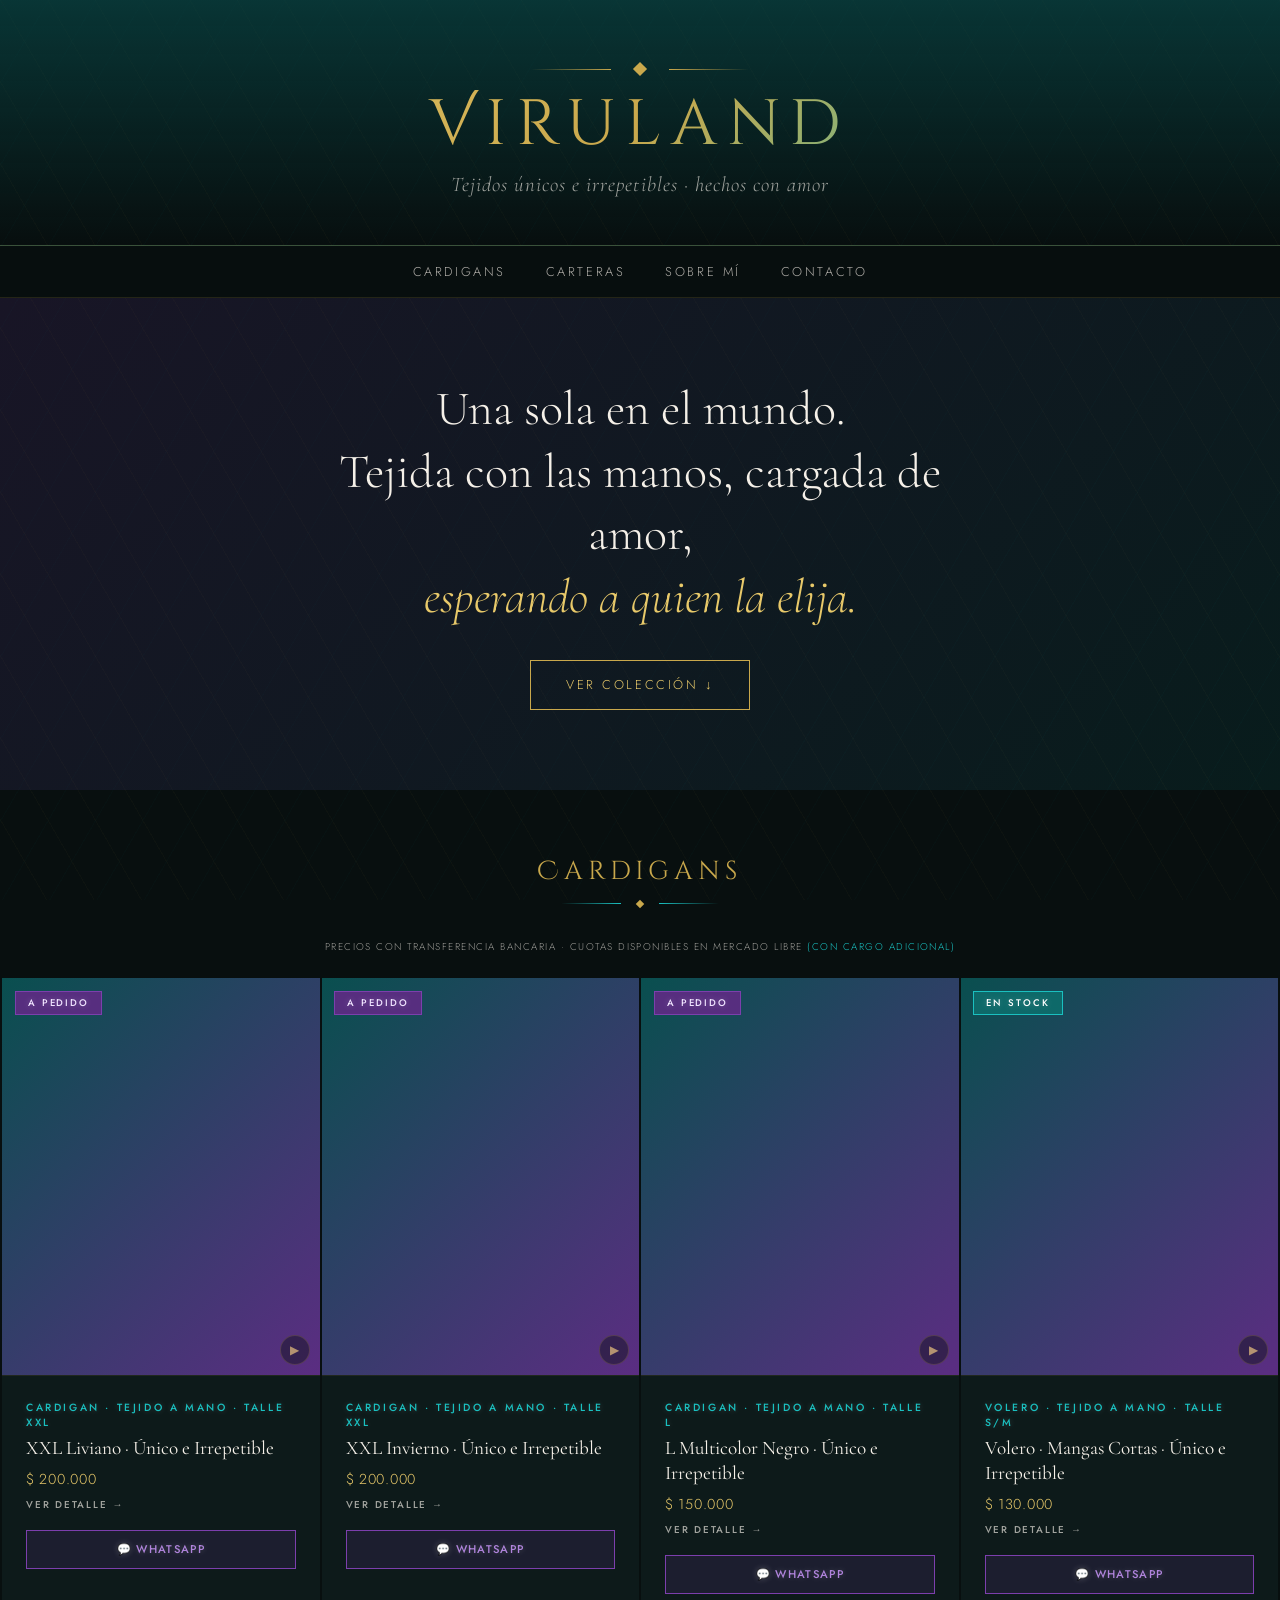
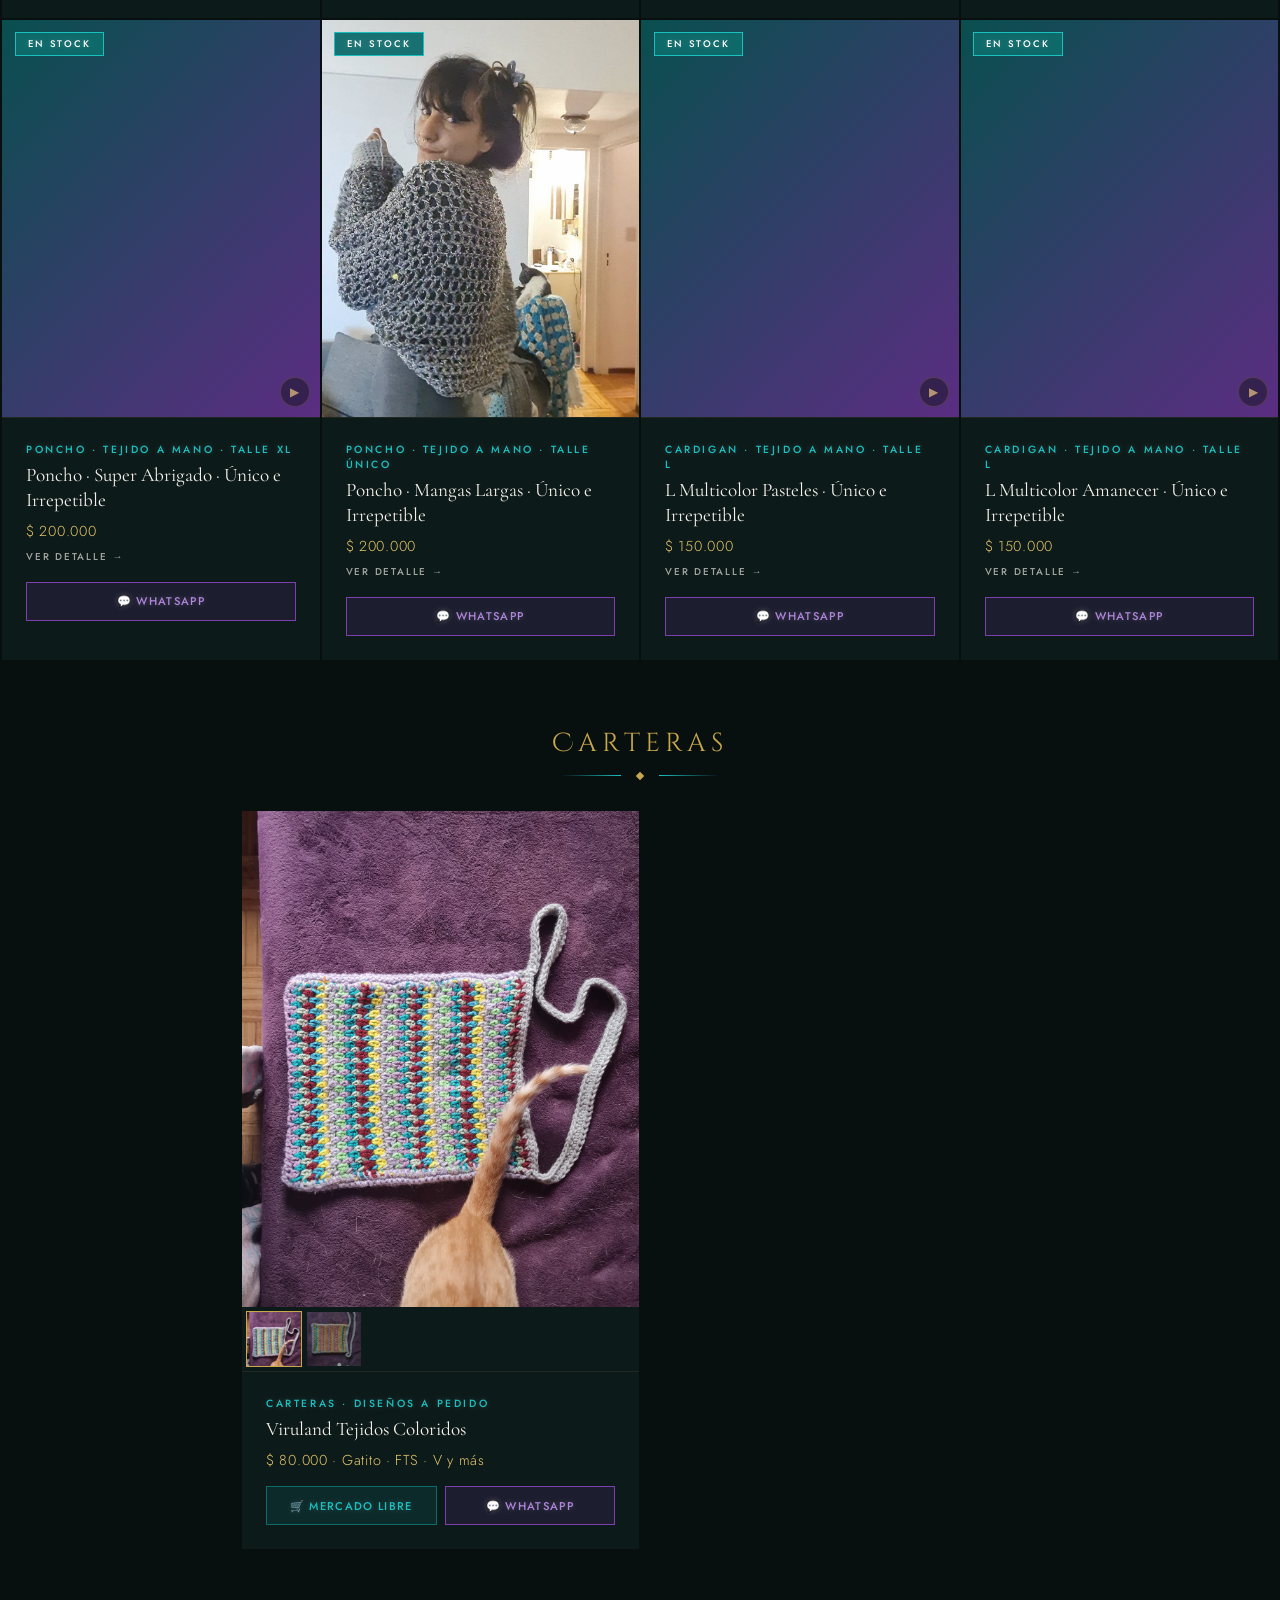
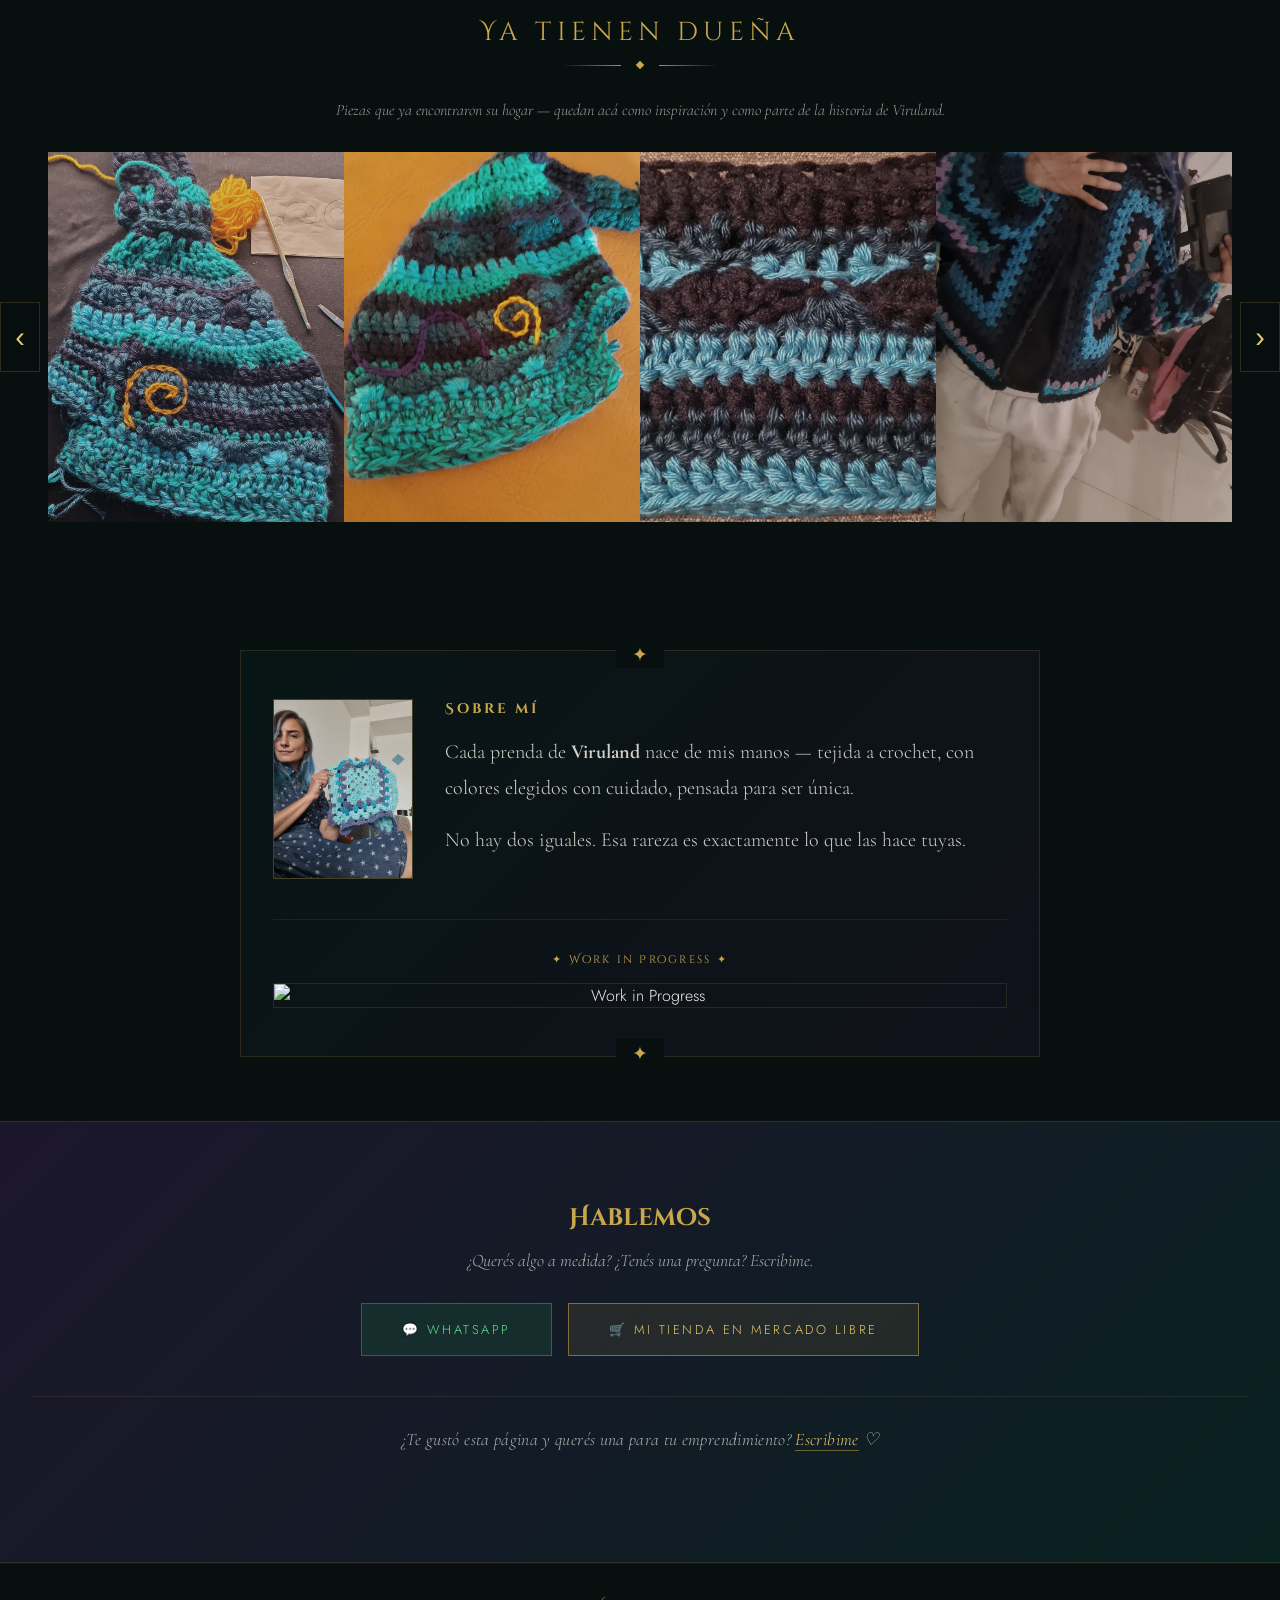
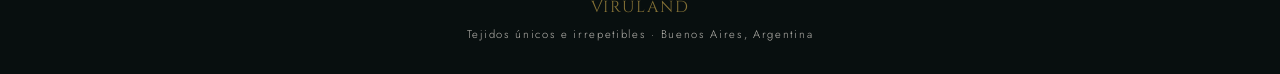
==== index.html @ 65a167d6 "Upload website" ====
<!DOCTYPE html>
<html lang="es">
<head>
  <meta charset="UTF-8" />
  <meta name="viewport" content="width=device-width, initial-scale=1.0"/>
  <title>Viruland — Tejidos Únicos e Irrepetibles</title>
  <link href="https://fonts.googleapis.com/css2?family=Cormorant+Garamond:ital,wght@0,300;0,400;0,600;1,300;1,400&family=Cinzel+Decorative:wght@400;700&family=Jost:wght@300;400;500&display=swap" rel="stylesheet"/>
  <link rel="stylesheet" href="style.css"/>
</head>
<body>

  <!-- LIGHTBOX (solo para cartera) -->
  <div class="lightbox" id="lightbox" onclick="closeLightbox()">
    <button class="lightbox-close">✕</button>
    <img id="lightbox-img" src="" alt="" style="display:none" onclick="event.stopPropagation()"/>
  </div>

  <!-- HEADER -->
  <header>
    <div class="logo-deco fade-up">
      <div class="deco-line"></div>
      <div class="deco-diamond"></div>
      <div class="deco-line right"></div>
    </div>
    <h1 class="fade-up">Viruland</h1>
    <p class="tagline fade-up">Tejidos únicos e irrepetibles · hechos con amor</p>
  </header>

  <!-- NAV -->
  <nav>
    <a href="#cardigans">Cardigans</a>
    <a href="#carteras">Carteras</a>
    <a href="#nosotras">Sobre mí</a>
    <a href="#contacto">Contacto</a>
  </nav>

  <!-- HERO -->
  <section class="hero-band">
    <h2>Una sola en el mundo.<br/>Tejida con las manos, cargada de amor,<br/><em>esperando a quien la elija.</em></h2>
    <a href="#cardigans" class="hero-cta">Ver colección ↓</a>
  </section>

  <!-- CARDIGANS -->
  <div class="section-title" id="cardigans">
    <h2>Cardigans</h2>
    <div class="deco-row">
      <span></span>
      <div class="deco-diamond" style="width:6px;height:6px;background:var(--gold);transform:rotate(45deg)"></div>
      <span></span>
    </div>
  </div>

  <p class="pricing-note">Precios con transferencia bancaria · Cuotas disponibles en Mercado Libre <span>(con cargo adicional)</span></p>

  <div class="products">

    <!-- Cardigan XXL Liviano -->
    <div class="product-card">
      <a href="cardigan-xxl-liviano.html" class="product-img-wrap">
        <span class="stock-tag tag-pedido">A pedido</span>
        <video muted loop playsinline preload="metadata">
          <source src="fotos/20260105_082327.mp4" type="video/mp4">
        </video>
        <button class="video-toggle-btn" aria-label="Reproducir video" onclick="toggleVideo(event,this)">▶</button>
      </a>
      <div class="product-info">
        <div class="product-category">Cardigan · Tejido a mano · Talle XXL</div>
        <a href="cardigan-xxl-liviano.html" class="product-name">XXL Liviano · Único e Irrepetible</a>
        <div class="product-price">$ 200.000</div>
        <a href="cardigan-xxl-liviano.html" class="card-detail-link">Ver detalle →</a>
        <div class="product-actions">
          <a href="https://wa.me/5491172391267?text=Hola!%20Vi%20el%20Cardigan%20XXL%20Liviano%20en%20viruland.com.ar%20y%20me%20interesa%20%F0%9F%A7%B6" target="_blank" class="btn btn-wa">💬 WhatsApp</a>
        </div>
      </div>
    </div>

    <!-- Cardigan XXL Invierno -->
    <div class="product-card">
      <a href="cardigan-xxl-invierno.html" class="product-img-wrap">
        <span class="stock-tag tag-pedido">A pedido</span>
        <video muted loop playsinline preload="metadata">
          <source src="fotos/20260105_082520.mp4" type="video/mp4">
        </video>
        <button class="video-toggle-btn" aria-label="Reproducir video" onclick="toggleVideo(event,this)">▶</button>
      </a>
      <div class="product-info">
        <div class="product-category">Cardigan · Tejido a mano · Talle XXL</div>
        <a href="cardigan-xxl-invierno.html" class="product-name">XXL Invierno · Único e Irrepetible</a>
        <div class="product-price">$ 200.000</div>
        <a href="cardigan-xxl-invierno.html" class="card-detail-link">Ver detalle →</a>
        <div class="product-actions">
          <a href="https://wa.me/5491172391267?text=Hola!%20Vi%20el%20Cardigan%20XXL%20Invierno%20en%20viruland.com.ar%20y%20me%20interesa%20%F0%9F%A7%B6" target="_blank" class="btn btn-wa">💬 WhatsApp</a>
        </div>
      </div>
    </div>

    <!-- Cardigan L Multicolor Negro -->
    <div class="product-card">
      <a href="cardigan-l-negro.html" class="product-img-wrap">
        <span class="stock-tag tag-pedido">A pedido</span>
        <video muted loop playsinline preload="metadata">
          <source src="fotos/20260306_213653.mp4" type="video/mp4">
        </video>
        <button class="video-toggle-btn" aria-label="Reproducir video" onclick="toggleVideo(event,this)">▶</button>
      </a>
      <div class="product-info">
        <div class="product-category">Cardigan · Tejido a mano · Talle L</div>
        <a href="cardigan-l-negro.html" class="product-name">L Multicolor Negro · Único e Irrepetible</a>
        <div class="product-price">$ 150.000</div>
        <a href="cardigan-l-negro.html" class="card-detail-link">Ver detalle →</a>
        <div class="product-actions">
          <a href="https://wa.me/5491172391267?text=Hola!%20Vi%20el%20Cardigan%20L%20Multicolor%20Negro%20en%20viruland.com.ar%20y%20me%20interesa%20%F0%9F%A7%B6" target="_blank" class="btn btn-wa">💬 WhatsApp</a>
        </div>
      </div>
    </div>

    <!-- Volero S/M -->
    <div class="product-card">
      <a href="volero-sm.html" class="product-img-wrap">
        <span class="stock-tag tag-stock">En stock</span>
        <video muted loop playsinline preload="metadata">
          <source src="fotos/20260306_213806.mp4" type="video/mp4">
        </video>
        <button class="video-toggle-btn" aria-label="Reproducir video" onclick="toggleVideo(event,this)">▶</button>
      </a>
      <div class="product-info">
        <div class="product-category">Volero · Tejido a mano · Talle S/M</div>
        <a href="volero-sm.html" class="product-name">Volero · Mangas Cortas · Único e Irrepetible</a>
        <div class="product-price">$ 130.000</div>
        <a href="volero-sm.html" class="card-detail-link">Ver detalle →</a>
        <div class="product-actions">
          <a href="https://wa.me/5491172391267?text=Hola!%20Vi%20el%20Volero%20S%2FM%20en%20viruland.com.ar%20y%20me%20interesa%20%F0%9F%A7%B6" target="_blank" class="btn btn-wa">💬 WhatsApp</a>
        </div>
      </div>
    </div>

    <!-- Poncho XL -->
    <div class="product-card">
      <a href="poncho-xl.html" class="product-img-wrap">
        <span class="stock-tag tag-stock">En stock</span>
        <video muted loop playsinline preload="metadata">
          <source src="fotos/20260306_213950.mp4" type="video/mp4">
        </video>
        <button class="video-toggle-btn" aria-label="Reproducir video" onclick="toggleVideo(event,this)">▶</button>
      </a>
      <div class="product-info">
        <div class="product-category">Poncho · Tejido a mano · Talle XL</div>
        <a href="poncho-xl.html" class="product-name">Poncho · Super Abrigado · Único e Irrepetible</a>
        <div class="product-price">$ 200.000</div>
        <a href="poncho-xl.html" class="card-detail-link">Ver detalle →</a>
        <div class="product-actions">
          <a href="https://wa.me/5491172391267?text=Hola!%20Vi%20el%20Poncho%20XL%20en%20viruland.com.ar%20y%20me%20interesa%20%F0%9F%A7%B6" target="_blank" class="btn btn-wa">💬 WhatsApp</a>
        </div>
      </div>
    </div>

    <!-- Poncho Mangas Largas -->
    <div class="product-card">
      <a href="poncho-mangas-largas.html" class="product-img-wrap">
        <span class="stock-tag tag-stock">En stock</span>
        <img src="fotos/VideoCapture_20260504-224757.jpg" alt="Poncho Mangas Largas Viruland"/>
      </a>
      <div class="product-info">
        <div class="product-category">Poncho · Tejido a mano · Talle Único</div>
        <a href="poncho-mangas-largas.html" class="product-name">Poncho · Mangas Largas · Único e Irrepetible</a>
        <div class="product-price">$ 200.000</div>
        <a href="poncho-mangas-largas.html" class="card-detail-link">Ver detalle →</a>
        <div class="product-actions">
          <a href="https://wa.me/5491172391267?text=Hola!%20Vi%20el%20Poncho%20Mangas%20Largas%20en%20viruland.com.ar%20y%20me%20interesa%20%F0%9F%A7%B6" target="_blank" class="btn btn-wa">💬 WhatsApp</a>
        </div>
      </div>
    </div>

    <!-- Cardigan L Multicolor Pasteles -->
    <div class="product-card">
      <a href="cardigan-l-pasteles.html" class="product-img-wrap">
        <span class="stock-tag tag-stock">En stock</span>
        <video muted loop playsinline preload="metadata">
          <source src="fotos/20260503_233300.mp4" type="video/mp4">
        </video>
        <button class="video-toggle-btn" aria-label="Reproducir video" onclick="toggleVideo(event,this)">▶</button>
      </a>
      <div class="product-info">
        <div class="product-category">Cardigan · Tejido a mano · Talle L</div>
        <a href="cardigan-l-pasteles.html" class="product-name">L Multicolor Pasteles · Único e Irrepetible</a>
        <div class="product-price">$ 150.000</div>
        <a href="cardigan-l-pasteles.html" class="card-detail-link">Ver detalle →</a>
        <div class="product-actions">
          <a href="https://wa.me/5491172391267?text=Hola!%20Vi%20el%20Cardigan%20L%20Multicolor%20Pasteles%20en%20viruland.com.ar%20y%20me%20interesa%20%F0%9F%A7%B6" target="_blank" class="btn btn-wa">💬 WhatsApp</a>
        </div>
      </div>
    </div>

    <!-- Cardigan L Multicolor Amanecer -->
    <div class="product-card">
      <a href="cardigan-l-amanecer.html" class="product-img-wrap">
        <span class="stock-tag tag-stock">En stock</span>
        <video muted loop playsinline preload="metadata">
          <source src="fotos/20260503_233343.mp4" type="video/mp4">
        </video>
        <button class="video-toggle-btn" aria-label="Reproducir video" onclick="toggleVideo(event,this)">▶</button>
      </a>
      <div class="product-info">
        <div class="product-category">Cardigan · Tejido a mano · Talle L</div>
        <a href="cardigan-l-amanecer.html" class="product-name">L Multicolor Amanecer · Único e Irrepetible</a>
        <div class="product-price">$ 150.000</div>
        <a href="cardigan-l-amanecer.html" class="card-detail-link">Ver detalle →</a>
        <div class="product-actions">
          <a href="https://wa.me/5491172391267?text=Hola!%20Vi%20el%20Cardigan%20L%20Multicolor%20Amanecer%20en%20viruland.com.ar%20y%20me%20interesa%20%F0%9F%A7%B6" target="_blank" class="btn btn-wa">💬 WhatsApp</a>
        </div>
      </div>
    </div>

  </div>

  <!-- CARTERAS -->
  <div class="section-title" id="carteras">
    <h2>Carteras</h2>
    <div class="deco-row">
      <span></span>
      <div class="deco-diamond" style="width:6px;height:6px;background:var(--gold);transform:rotate(45deg)"></div>
      <span></span>
    </div>
  </div>

  <div class="products" style="max-width:800px">
    <div class="product-card">
      <div class="product-img-wrap" onclick="openLightbox('fotos/cartera-1.jpg')" style="cursor:zoom-in">
        <img id="main-img-4" src="fotos/cartera-1.jpg" alt="Cartera Viruland"/>
      </div>
      <div class="thumb-strip">
        <img src="fotos/cartera-1.jpg" class="active" onclick="switchImg('main-img-4', this, 'fotos/cartera-1.jpg')" alt=""/>
        <img src="fotos/cartera-2.jpg" onclick="switchImg('main-img-4', this, 'fotos/cartera-2.jpg')" alt=""/>
      </div>
      <div class="product-info">
        <div class="product-category">Carteras · Diseños a pedido</div>
        <div class="product-name">Viruland Tejidos Coloridos</div>
        <div class="product-price">$ 80.000 · Gatito · FTS · V y más</div>
        <div class="product-actions">
          <a href="https://www.mercadolibre.com.ar/carteras-viruland-tejidos-coloridos--disenos-a-pedido/up/MLAU3939316478" target="_blank" class="btn btn-ml">🛒 Mercado Libre</a>
          <a href="https://wa.me/5491172391267?text=Hola!%20Vi%20las%20Carteras%20Viruland%20en%20viruland.com.ar%20y%20quiero%20pedir%20una%20%F0%9F%91%9C" target="_blank" class="btn btn-wa">💬 WhatsApp</a>
        </div>
      </div>
    </div>
  </div>

  <!-- YA TIENEN DUEÑA -->
  <div class="section-title">
    <h2>Ya tienen dueña</h2>
    <div class="deco-row">
      <span></span>
      <div class="deco-diamond" style="width:6px;height:6px;background:var(--gold);transform:rotate(45deg)"></div>
      <span></span>
    </div>
  </div>
  <p class="sold-caption">Piezas que ya encontraron su hogar — quedan acá como inspiración y como parte de la historia de Viruland.</p>

  <div class="sold-wrap">
    <button class="sold-arrow sold-arrow-prev" onclick="soldScroll(-1)" aria-label="Anterior">‹</button>
    <div class="sold-viewport">
      <div class="sold-strip" id="sold-strip">
        <img src="fotos/IMG-20250607-WA0003.jpeg" alt="Viruland — pieza vendida"/>
        <img src="fotos/IMG-20250630-WA0000.jpg" alt="Viruland — pieza vendida"/>
        <img src="fotos/IMG-20250704-WA0026.jpeg" alt="Viruland — pieza vendida"/>
        <img src="fotos/cardigan-amor-1.jpg" alt="Viruland — pieza vendida"/>
        <img src="fotos/cardigan-amor-2.jpg" alt="Viruland — pieza vendida"/>
        <img src="fotos/20260117_193053.jpg" alt="Viruland — pieza vendida"/>
        <img src="fotos/20250621_163838.jpg" alt="Viruland — pieza vendida"/>
        <img src="fotos/20250621_163844.jpg" alt="Viruland — pieza vendida"/>
        <img src="fotos/20250616_145727.jpg" alt="Viruland — pieza vendida"/>
        <img src="fotos/20230710_141537.jpg" alt="Viruland — pieza vendida"/>
        <img src="fotos/20220605_212627.jpg" alt="Viruland — pieza vendida"/>
      </div>
    </div>
    <button class="sold-arrow sold-arrow-next" onclick="soldScroll(1)" aria-label="Siguiente">›</button>
  </div>

  <!-- ABOUT -->
  <section class="about" id="nosotras">
    <div class="about-inner">
      <div class="about-photo-wrap">
        <img src="fotos/20250526_131849.jpg" alt="Virú — Viruland"/>
      </div>
      <div class="about-text">
        <h3 class="about-title">Sobre mí</h3>
        <p>Cada prenda de <strong>Viruland</strong> nace de mis manos — tejida a crochet, con colores elegidos con cuidado, pensada para ser única.</p>
        <p>No hay dos iguales. Esa rareza es exactamente lo que las hace tuyas.</p>
      </div>
    </div>
    <div class="wip-section">
      <div class="wip-label">✦ Work in Progress ✦</div>
      <img src="fotos/20260214_163913.jpg" alt="Work in Progress"/>
    </div>
  </section>

  <!-- CONTACT -->
  <section class="contact-band" id="contacto">
    <h2>Hablemos</h2>
    <p>¿Querés algo a medida? ¿Tenés una pregunta? Escribime.</p>
    <div class="contact-buttons">
      <a href="https://wa.me/5491172391267?text=Hola!%20Vi%20tu%20web%20Viruland%20y%20quiero%20consultar%20%F0%9F%A7%B6" target="_blank" class="contact-btn contact-btn-wa">
        💬 WhatsApp
      </a>
      <a href="https://listado.mercadolibre.com.ar/_CustId_15349170" target="_blank" class="contact-btn contact-btn-ml">
        🛒 Mi tienda en Mercado Libre
      </a>
    </div>
    <p class="web-offer">¿Te gustó esta página y querés una para tu emprendimiento? <a href="https://wa.me/5491172391267?text=Hola!%20Vi%20la%20web%20de%20Viruland%20y%20me%20gustar%C3%ADa%20tener%20una%20similar%20para%20mi%20emprendimiento%20%E2%9C%A8" target="_blank">Escribime</a> ♡</p>
  </section>

  <!-- FOOTER -->
  <footer>
    <div class="footer-logo">Viruland</div>
    <p>Tejidos únicos e irrepetibles · Buenos Aires, Argentina</p>
  </footer>

  <script>
    function openLightbox(src) {
      document.getElementById('lightbox-img').src = src;
      document.getElementById('lightbox-img').style.display = 'block';
      document.getElementById('lightbox').classList.add('open');
    }
    function closeLightbox() {
      document.getElementById('lightbox').classList.remove('open');
    }
    document.addEventListener('keydown', e => { if (e.key === 'Escape') closeLightbox(); });

    function switchImg(mainId, thumbEl, src) {
      document.getElementById(mainId).src = src;
      thumbEl.closest('.product-card').querySelectorAll('.thumb-strip img').forEach(t => t.classList.remove('active'));
      thumbEl.classList.add('active');
    }

    function toggleVideo(e, btn) {
      e.preventDefault();
      e.stopPropagation();
      const video = btn.parentElement.querySelector('video');
      if (video.paused) {
        video.play().catch(() => {});
        btn.textContent = '⏸';
        btn.setAttribute('aria-label', 'Pausar video');
      } else {
        video.pause();
        btn.textContent = '▶';
        btn.setAttribute('aria-label', 'Reproducir video');
      }
    }

    const videoObserver = new IntersectionObserver((entries) => {
      entries.forEach(entry => {
        if (entry.isIntersecting) return;
        const video = entry.target.querySelector('video');
        const btn = entry.target.querySelector('.video-toggle-btn');
        if (!video) return;
        video.pause();
        if (btn) { btn.textContent = '▶'; btn.setAttribute('aria-label', 'Reproducir video'); }
      });
    }, { threshold: 0.4 });

    document.querySelectorAll('.product-img-wrap').forEach(wrap => {
      if (wrap.querySelector('video')) videoObserver.observe(wrap);
    });

    document.querySelectorAll('video').forEach(video => {
      video.addEventListener('loadedmetadata', () => {
        if (video.duration && isFinite(video.duration)) video.currentTime = video.duration / 2;
      });
    });

    let soldIdx = 0;
    function soldScroll(dir) {
      const strip = document.getElementById('sold-strip');
      if (!strip) return;
      const imgs = strip.querySelectorAll('img');
      const visible = window.innerWidth <= 600 ? 2 : 4;
      soldIdx = Math.max(0, Math.min(soldIdx + dir, imgs.length - visible));
      const vp = document.querySelector('.sold-viewport');
      strip.style.transform = `translateX(${-soldIdx * (vp.offsetWidth / visible)}px)`;
    }
  </script>
</body>
</html>
---- style.css ----
:root {
  --teal:     #0e6b6b;
  --teal-deep:#094f4f;
  --teal-glow:#1ac0c0;
  --violet:   #5b2d82;
  --violet-lt:#7c3fad;
  --gold:     #c9a84c;
  --gold-lt:  #e8c96a;
  --cream:    #f5f0e8;
  --dark:     #080f0f;
  --dark2:    #0d1a1a;
}

*, *::before, *::after { box-sizing: border-box; margin: 0; padding: 0; }
html { scroll-behavior: smooth; }

body {
  background: var(--dark);
  color: var(--cream);
  font-family: 'Jost', sans-serif;
  font-weight: 300;
  overflow-x: hidden;
}

body::before {
  content: '';
  position: fixed; inset: 0;
  background-image:
    repeating-linear-gradient(60deg, transparent, transparent 40px, rgba(201,168,76,0.03) 40px, rgba(201,168,76,0.03) 41px),
    repeating-linear-gradient(-60deg, transparent, transparent 40px, rgba(14,107,107,0.04) 40px, rgba(14,107,107,0.04) 41px);
  pointer-events: none; z-index: 0;
}

/* ── HEADER ── */
header {
  position: relative; z-index: 10;
  text-align: center; padding: 4rem 2rem 3rem;
  border-bottom: 1px solid rgba(201,168,76,0.25);
  background: linear-gradient(180deg, rgba(9,79,79,0.6) 0%, transparent 100%);
}
.logo-deco {
  display: flex; justify-content: center; align-items: center;
  gap: 1.5rem; margin-bottom: 1rem;
}
.deco-line { width: 80px; height: 1px; background: linear-gradient(90deg, transparent, var(--gold)); }
.deco-line.right { background: linear-gradient(90deg, var(--gold), transparent); }
.deco-diamond { width: 10px; height: 10px; background: var(--gold); transform: rotate(45deg); }

h1 {
  font-family: 'Cinzel Decorative', serif;
  font-size: clamp(2.2rem, 6vw, 4rem); font-weight: 400; letter-spacing: 0.15em;
  background: linear-gradient(135deg, var(--gold-lt), var(--gold), var(--teal-glow));
  -webkit-background-clip: text; -webkit-text-fill-color: transparent; background-clip: text;
  line-height: 1.1;
}
.tagline {
  font-family: 'Cormorant Garamond', serif; font-style: italic;
  font-size: clamp(1rem, 2.5vw, 1.3rem); color: rgba(245,240,232,0.65);
  margin-top: 0.75rem; letter-spacing: 0.05em;
}

/* ── NAV ── */
nav {
  position: sticky; top: 0; z-index: 100;
  display: flex; justify-content: center; gap: 2.5rem; padding: 1rem 2rem;
  background: rgba(8,15,15,0.92); backdrop-filter: blur(12px);
  border-bottom: 1px solid rgba(201,168,76,0.15);
}
nav a {
  color: rgba(245,240,232,0.7); text-decoration: none;
  font-size: 0.8rem; letter-spacing: 0.2em; text-transform: uppercase; transition: color 0.3s;
}
nav a:hover { color: var(--gold-lt); }

/* ── HERO ── */
.hero-band {
  position: relative; z-index: 1; text-align: center; padding: 5rem 2rem;
  background: linear-gradient(135deg, rgba(91,45,130,0.2) 0%, rgba(14,107,107,0.15) 100%);
}
.hero-band h2 {
  font-family: 'Cormorant Garamond', serif;
  font-size: clamp(1.8rem, 4vw, 3rem); font-weight: 300; line-height: 1.3;
  max-width: 700px; margin: 0 auto 2rem;
}
.hero-band h2 em { font-style: italic; color: var(--gold-lt); }
.hero-cta {
  display: inline-flex; align-items: center; gap: 0.75rem; padding: 0.9rem 2.2rem;
  background: transparent; border: 1px solid var(--gold); color: var(--gold-lt);
  text-decoration: none; font-size: 0.8rem; letter-spacing: 0.2em; text-transform: uppercase;
  transition: all 0.3s;
}
.hero-cta:hover { background: rgba(201,168,76,0.1); border-color: var(--gold-lt); }

/* ── SECTION TITLE ── */
.section-title {
  text-align: center; padding: 4rem 2rem 2rem; position: relative; z-index: 1;
}
.section-title h2 {
  font-family: 'Cinzel Decorative', serif; font-size: clamp(1.1rem, 3vw, 1.6rem);
  font-weight: 400; letter-spacing: 0.2em; color: var(--gold);
}
.section-title .deco-row {
  display: flex; justify-content: center; align-items: center; gap: 1rem; margin-top: 0.75rem;
}
.section-title .deco-row span {
  width: 60px; height: 1px; background: linear-gradient(90deg, transparent, var(--teal-glow));
}
.section-title .deco-row span:last-child { background: linear-gradient(90deg, var(--teal-glow), transparent); }

/* ── PRODUCTS GRID ── */
.products {
  position: relative; z-index: 1;
  display: grid; grid-template-columns: repeat(auto-fill, minmax(300px, 1fr));
  gap: 2px; padding: 0 2px 2px; max-width: 1400px; margin: 0 auto;
}
.product-card { position: relative; background: var(--dark2); overflow: hidden; }

.product-img-wrap {
  position: relative; aspect-ratio: 4/5; overflow: hidden;
  background: linear-gradient(135deg, var(--teal-deep), var(--violet));
  cursor: pointer; display: block; text-decoration: none;
}
.product-img-wrap img,
.product-img-wrap video {
  width: 100%; height: 100%; object-fit: cover;
  transition: transform 0.6s ease; filter: saturate(0.9);
}
.product-card:hover .product-img-wrap img,
.product-card:hover .product-img-wrap video { transform: scale(1.05); filter: saturate(1.1); }

.thumb-strip { display: flex; gap: 4px; padding: 4px; background: var(--dark2); }
.thumb-strip img {
  width: 56px; height: 56px; object-fit: cover; cursor: pointer;
  opacity: 0.6; transition: opacity 0.2s; border: 1px solid transparent;
}
.thumb-strip img:hover, .thumb-strip img.active { opacity: 1; border-color: var(--gold); }

.thumb-vid {
  display: flex; align-items: center; justify-content: center;
  width: 56px; height: 56px; background: rgba(14,107,107,0.2); cursor: pointer;
  opacity: 0.6; transition: opacity 0.2s; border: 1px solid transparent;
  font-size: 0.65rem; letter-spacing: 0.05em; color: var(--teal-glow); text-transform: uppercase;
}
.thumb-vid:hover, .thumb-vid.active { opacity: 1; border-color: var(--gold); }

.product-info { padding: 1.5rem; border-top: 1px solid rgba(201,168,76,0.1); }
.product-category {
  font-size: 0.65rem; letter-spacing: 0.25em; text-transform: uppercase;
  color: var(--teal-glow); margin-bottom: 0.4rem;
  font-weight: 500; text-shadow: 0 0 6px rgba(255,255,255,0.2);
}
.product-name {
  font-family: 'Cormorant Garamond', serif;
  font-size: 1.2rem; font-weight: 400; line-height: 1.3; margin-bottom: 0.5rem;
  color: var(--cream); text-decoration: none; display: block;
}
a.product-name:hover { color: var(--gold-lt); }
.product-price { font-size: 0.9rem; color: var(--gold-lt); letter-spacing: 0.05em; }

.card-detail-link {
  display: inline-block; margin-top: 0.5rem;
  font-size: 0.62rem; letter-spacing: 0.18em; text-transform: uppercase;
  color: rgba(245,240,232,0.65); text-decoration: none; font-weight: 500; transition: color 0.3s;
}
.card-detail-link:hover { color: var(--gold-lt); }

.product-actions { display: flex; gap: 0.5rem; margin-top: 1rem; }
.btn {
  flex: 1; display: flex; align-items: center; justify-content: center; gap: 0.4rem;
  padding: 0.65rem 0.5rem; font-size: 0.7rem; letter-spacing: 0.12em; text-transform: uppercase;
  text-decoration: none; border: none; cursor: pointer; transition: all 0.3s;
  font-family: 'Jost', sans-serif; font-weight: 500; text-shadow: 0 0 6px rgba(255,255,255,0.2);
}
.btn-ml { background: rgba(14,107,107,0.2); border: 1px solid var(--teal); color: var(--teal-glow); }
.btn-ml:hover { background: rgba(14,107,107,0.4); border-color: var(--teal-glow); }
.btn-wa { background: rgba(91,45,130,0.2); border: 1px solid var(--violet-lt); color: #b084dc; }
.btn-wa:hover { background: rgba(91,45,130,0.4); }

/* ── VIDEO TOGGLE BUTTON ── */
.video-toggle-btn {
  position: absolute; bottom: 0.6rem; right: 0.6rem;
  width: 30px; height: 30px; border-radius: 50%;
  background: rgba(8,15,15,0.65); border: 1px solid rgba(201,168,76,0.3);
  color: var(--gold-lt); font-size: 0.75rem;
  display: flex; align-items: center; justify-content: center;
  cursor: pointer; z-index: 3;
  opacity: 0.65; transition: opacity 0.2s, background 0.2s;
}
.product-card:hover .video-toggle-btn,
.video-toggle-btn:focus { opacity: 1; background: rgba(8,15,15,0.85); }

/* ── STOCK TAGS ── */
.stock-tag {
  position: absolute; top: 0.8rem; left: 0.8rem;
  padding: 0.25rem 0.75rem; font-size: 0.6rem; letter-spacing: 0.2em; text-transform: uppercase;
  font-family: 'Jost', sans-serif; font-weight: 500; text-shadow: 0 0 6px rgba(255,255,255,0.25);
  z-index: 2;
}
.tag-stock { background: rgba(14,107,107,0.95); color: #ffffff; border: 1px solid var(--teal-glow); }
.tag-pedido { background: rgba(91,45,130,0.95); color: #f0e4ff; border: 1px solid var(--violet-lt); }

/* ── LIGHTBOX ── */
.lightbox {
  display: none; position: fixed; inset: 0; z-index: 1000;
  background: rgba(0,0,0,0.92); align-items: center; justify-content: center;
}
.lightbox.open { display: flex; }
.lightbox img { max-width: 90vw; max-height: 90vh; object-fit: contain; border: 1px solid rgba(201,168,76,0.2); }
.lightbox video { max-width: 90vw; max-height: 90vh; border: 1px solid rgba(201,168,76,0.2); }
.lightbox-close {
  position: absolute; top: 1.5rem; right: 2rem;
  color: var(--gold); font-size: 2rem; cursor: pointer; background: none; border: none;
}

/* ── SOBRE MÍ ── */
.about {
  position: relative; z-index: 1; max-width: 800px; margin: 4rem auto;
  padding: 3rem 2rem; text-align: center; border: 1px solid rgba(201,168,76,0.15);
  background: linear-gradient(135deg, rgba(9,79,79,0.1), rgba(91,45,130,0.1));
}
.about::before, .about::after { content: '✦'; position: absolute; color: var(--gold); font-size: 1.2rem; }
.about::before { top: -0.7rem; left: 50%; transform: translateX(-50%); background: var(--dark); padding: 0 1rem; }
.about::after  { bottom: -0.7rem; left: 50%; transform: translateX(-50%); background: var(--dark); padding: 0 1rem; }
.about p {
  font-family: 'Cormorant Garamond', serif; font-size: clamp(1rem, 2vw, 1.25rem);
  line-height: 1.8; color: rgba(245,240,232,0.85);
}
.about p + p { margin-top: 1rem; }

.about-inner {
  display: flex; align-items: flex-start; gap: 2rem;
  flex-wrap: wrap; justify-content: center; text-align: left;
}
.about-photo-wrap {
  flex-shrink: 0; width: 140px; height: 180px;
  overflow: hidden; border: 1px solid rgba(201,168,76,0.3);
}
.about-photo-wrap img { width: 100%; height: 100%; object-fit: cover; filter: saturate(0.85); }
.about-text { flex: 1; min-width: 220px; }
.about-title {
  font-family: 'Cinzel Decorative', serif; font-size: 0.9rem;
  letter-spacing: 0.2em; color: var(--gold); margin-bottom: 1rem;
}
.wip-section { margin-top: 2.5rem; border-top: 1px solid rgba(201,168,76,0.1); padding-top: 2rem; }
.wip-label {
  font-family: 'Cinzel Decorative', serif; font-size: 0.7rem;
  letter-spacing: 0.2em; color: var(--gold); margin-bottom: 1rem; text-align: center;
}
.wip-section img {
  width: 100%; max-height: 420px; object-fit: cover;
  border: 1px solid rgba(201,168,76,0.15); filter: saturate(0.85); display: block;
}

/* ── CONTACT ── */
.contact-band {
  position: relative; z-index: 1; text-align: center; padding: 5rem 2rem;
  background: linear-gradient(135deg, rgba(91,45,130,0.25), rgba(14,107,107,0.2));
  border-top: 1px solid rgba(201,168,76,0.15); border-bottom: 1px solid rgba(201,168,76,0.15);
}
.contact-band h2 {
  font-family: 'Cinzel Decorative', serif; font-size: clamp(1rem, 3vw, 1.5rem);
  color: var(--gold); margin-bottom: 1rem;
}
.contact-band p {
  font-family: 'Cormorant Garamond', serif; font-style: italic;
  font-size: 1.1rem; color: rgba(245,240,232,0.7); margin-bottom: 2rem;
}
.contact-buttons { display: flex; flex-wrap: wrap; justify-content: center; gap: 1rem; }
.contact-btn {
  display: inline-flex; align-items: center; gap: 0.75rem;
  padding: 1rem 2.5rem; text-decoration: none;
  font-size: 0.8rem; letter-spacing: 0.2em; text-transform: uppercase; transition: all 0.3s;
}
.contact-btn-wa { background: rgba(37,211,102,0.1); border: 1px solid rgba(37,211,102,0.4); color: #5de88a; }
.contact-btn-wa:hover { background: rgba(37,211,102,0.2); border-color: rgba(37,211,102,0.7); }
.contact-btn-ml { background: rgba(201,168,76,0.1); border: 1px solid rgba(201,168,76,0.55); color: var(--gold-lt); }
.contact-btn-ml:hover { background: rgba(201,168,76,0.2); }

.web-offer {
  margin-top: 2.5rem; padding-top: 2rem;
  border-top: 1px solid rgba(201,168,76,0.1);
  font-family: 'Cormorant Garamond', serif; font-style: italic;
  font-size: 1rem; color: rgba(245,240,232,0.65);
  letter-spacing: 0.02em;
}
.web-offer a {
  color: var(--gold-lt); text-decoration: none;
  border-bottom: 1px solid rgba(201,168,76,0.5); transition: color 0.3s, border-color 0.3s;
}
.web-offer a:hover { color: var(--gold-lt); border-color: var(--gold-lt); }

/* ── FOOTER ── */
footer {
  position: relative; z-index: 1; text-align: center; padding: 2rem;
  font-size: 0.7rem; letter-spacing: 0.15em; color: rgba(245,240,232,0.75);
  border-top: 1px solid rgba(201,168,76,0.08);
}
footer .footer-logo {
  font-family: 'Cinzel Decorative', serif; font-size: 1rem;
  color: rgba(201,168,76,0.65); margin-bottom: 0.5rem;
}

/* ── ANIMATIONS ── */
@keyframes fadeUp {
  from { opacity: 0; transform: translateY(30px); }
  to   { opacity: 1; transform: translateY(0); }
}
.fade-up { opacity: 0; animation: fadeUp 0.8s ease forwards; }
header .fade-up:nth-child(1) { animation-delay: 0.1s; }
header .fade-up:nth-child(2) { animation-delay: 0.3s; }
header .fade-up:nth-child(3) { animation-delay: 0.5s; }
.product-card { opacity: 0; animation: fadeUp 0.6s ease forwards; }
.product-card:nth-child(1) { animation-delay: 0.1s; }
.product-card:nth-child(2) { animation-delay: 0.2s; }
.product-card:nth-child(3) { animation-delay: 0.3s; }
.product-card:nth-child(4) { animation-delay: 0.4s; }
.product-card:nth-child(5) { animation-delay: 0.5s; }
.product-card:nth-child(6) { animation-delay: 0.6s; }
.product-card:nth-child(7) { animation-delay: 0.7s; }

/* ────────────────────────────────────────
   PÁGINA DE PRODUCTO
───────────────────────────────────────── */
.page-wrap {
  position: relative; z-index: 1;
  max-width: 1200px; margin: 0 auto; padding: 2.5rem 2rem 5rem;
}

.back-link {
  display: inline-flex; align-items: center; gap: 0.5rem; margin-bottom: 2.5rem;
  color: rgba(245,240,232,0.45); text-decoration: none;
  font-size: 0.7rem; letter-spacing: 0.18em; text-transform: uppercase; transition: color 0.3s;
}
.back-link:hover { color: var(--gold-lt); }

.product-layout {
  display: grid; grid-template-columns: 55% 1fr;
  gap: 3.5rem; align-items: start;
}

/* Carousel */
.carousel-main {
  aspect-ratio: 4/5; overflow: hidden; background: var(--dark2);
  cursor: zoom-in; position: relative; border: 1px solid rgba(201,168,76,0.08);
}
.carousel-main img,
.carousel-main video { width: 100%; height: 100%; object-fit: cover; }

.carousel-thumbs { display: flex; gap: 6px; margin-top: 6px; flex-wrap: wrap; }

.thumb-item {
  width: 72px; height: 72px; overflow: hidden; cursor: pointer;
  border: 1px solid transparent; opacity: 0.55;
  transition: opacity 0.2s, border-color 0.2s; background: var(--dark2); flex-shrink: 0;
}
.thumb-item img { width: 100%; height: 100%; object-fit: cover; }
.thumb-item.video-thumb {
  display: flex; align-items: center; justify-content: center;
  color: var(--teal-glow); font-size: 1.4rem;
}
.thumb-item:hover, .thumb-item.active { opacity: 1; border-color: var(--gold); }

/* Detail panel */
.product-detail .detail-tags { margin-bottom: 1.25rem; }
.product-detail .stock-tag { position: static; display: inline-block; }

.detail-name {
  font-family: 'Cormorant Garamond', serif; font-size: clamp(1.6rem, 3vw, 2.4rem);
  font-weight: 400; line-height: 1.2; margin-bottom: 0.6rem;
}

.detail-meta { display: flex; gap: 1rem; flex-wrap: wrap; margin-bottom: 1.5rem; }
.detail-meta span {
  font-size: 0.65rem; letter-spacing: 0.2em; text-transform: uppercase;
  color: var(--teal-glow); font-weight: 500; text-shadow: 0 0 6px rgba(255,255,255,0.2);
}

.detail-price {
  font-family: 'Cormorant Garamond', serif; font-size: 2.2rem;
  color: var(--gold-lt); letter-spacing: 0.05em; margin-bottom: 2rem;
}

.detail-section { padding: 1.25rem 0; border-top: 1px solid rgba(201,168,76,0.1); }
.detail-section h3 {
  font-family: 'Cinzel Decorative', serif; font-size: 0.6rem;
  letter-spacing: 0.2em; text-transform: uppercase; color: var(--gold); margin-bottom: 0.6rem;
}
.detail-section p, .detail-section ul {
  font-family: 'Cormorant Garamond', serif; font-size: 1.05rem;
  line-height: 1.75; color: rgba(245,240,232,0.8);
}
.detail-section ul { padding-left: 1.2rem; }
.detail-section li { margin-bottom: 0.25rem; }

/* ── ACCORDION ── */
.detail-section h3 {
  cursor: pointer; user-select: none; margin-bottom: 0;
  display: flex; justify-content: space-between; align-items: center;
}
.detail-section h3::after {
  content: '+'; font-family: 'Jost', sans-serif; font-weight: 300;
  font-size: 1.1rem; color: rgba(201,168,76,0.45);
  flex-shrink: 0; margin-left: 1rem;
}
.detail-section.open h3::after { content: '−'; }
.detail-section-body {
  overflow: hidden; max-height: 0;
  transition: max-height 0.35s ease, opacity 0.25s ease;
  opacity: 0;
}
.detail-section.open .detail-section-body { max-height: 500px; opacity: 1; }
.detail-section-body > *:first-child { margin-top: 0.6rem; }

.detail-price-note {
  font-size: 0.65rem; letter-spacing: 0.14em; text-transform: uppercase;
  color: rgba(245,240,232,0.38); font-family: 'Jost', sans-serif;
  margin-top: -1.5rem; margin-bottom: 2rem;
}

/* ── YA TIENEN DUEÑA ── */
.sold-caption {
  text-align: center; padding: 0 2rem 2rem;
  font-family: 'Cormorant Garamond', serif; font-style: italic;
  font-size: 1rem; color: rgba(245,240,232,0.62);
  position: relative; z-index: 1;
}
.sold-wrap {
  position: relative; z-index: 1;
  max-width: 1400px; margin: 0 auto; padding: 0 3rem 4rem;
}
.sold-viewport { overflow: hidden; }
.sold-strip {
  display: flex; transition: transform 0.4s ease;
}
.sold-strip img {
  flex-shrink: 0; width: 25%; aspect-ratio: 4/5; object-fit: cover;
  filter: saturate(0.75) brightness(0.88); transition: filter 0.35s;
}
.sold-strip img:hover { filter: saturate(1) brightness(1); }
.sold-arrow {
  position: absolute; top: calc(50% - 2rem); transform: translateY(-50%);
  z-index: 10; background: rgba(8,15,15,0.7); border: 1px solid rgba(201,168,76,0.2);
  color: var(--gold-lt); font-size: 1.8rem; width: 40px; height: 70px;
  cursor: pointer; display: flex; align-items: center; justify-content: center;
  transition: background 0.2s; padding: 0; line-height: 1;
}
.sold-arrow-prev { left: 0; }
.sold-arrow-next { right: 0; }
.sold-arrow:hover { background: rgba(8,15,15,0.95); border-color: rgba(201,168,76,0.5); }
@media (max-width: 600px) {
  .sold-strip img { width: 50%; }
  .sold-wrap { padding: 0 2.5rem 3rem; }
}

.pricing-note {
  text-align: center; padding: 0 2rem 1.5rem;
  font-size: 0.62rem; letter-spacing: 0.15em; text-transform: uppercase;
  color: rgba(245,240,232,0.62); font-family: 'Jost', sans-serif;
  position: relative; z-index: 1;
}
.pricing-note span { color: var(--teal-glow); }

.detail-actions { display: flex; gap: 0.75rem; margin-top: 2rem; flex-wrap: wrap; }
.detail-actions .btn { padding: 0.9rem 1.8rem; font-size: 0.75rem; flex: unset; }

/* ── MEDIA QUERIES ── */
@media (max-width: 900px) {
  .product-layout { grid-template-columns: 1fr; gap: 2rem; }
}
@media (max-width: 600px) {
  .products { grid-template-columns: 1fr 1fr; gap: 1px; }
  nav { gap: 1.2rem; }
  nav a { font-size: 0.65rem; }
}
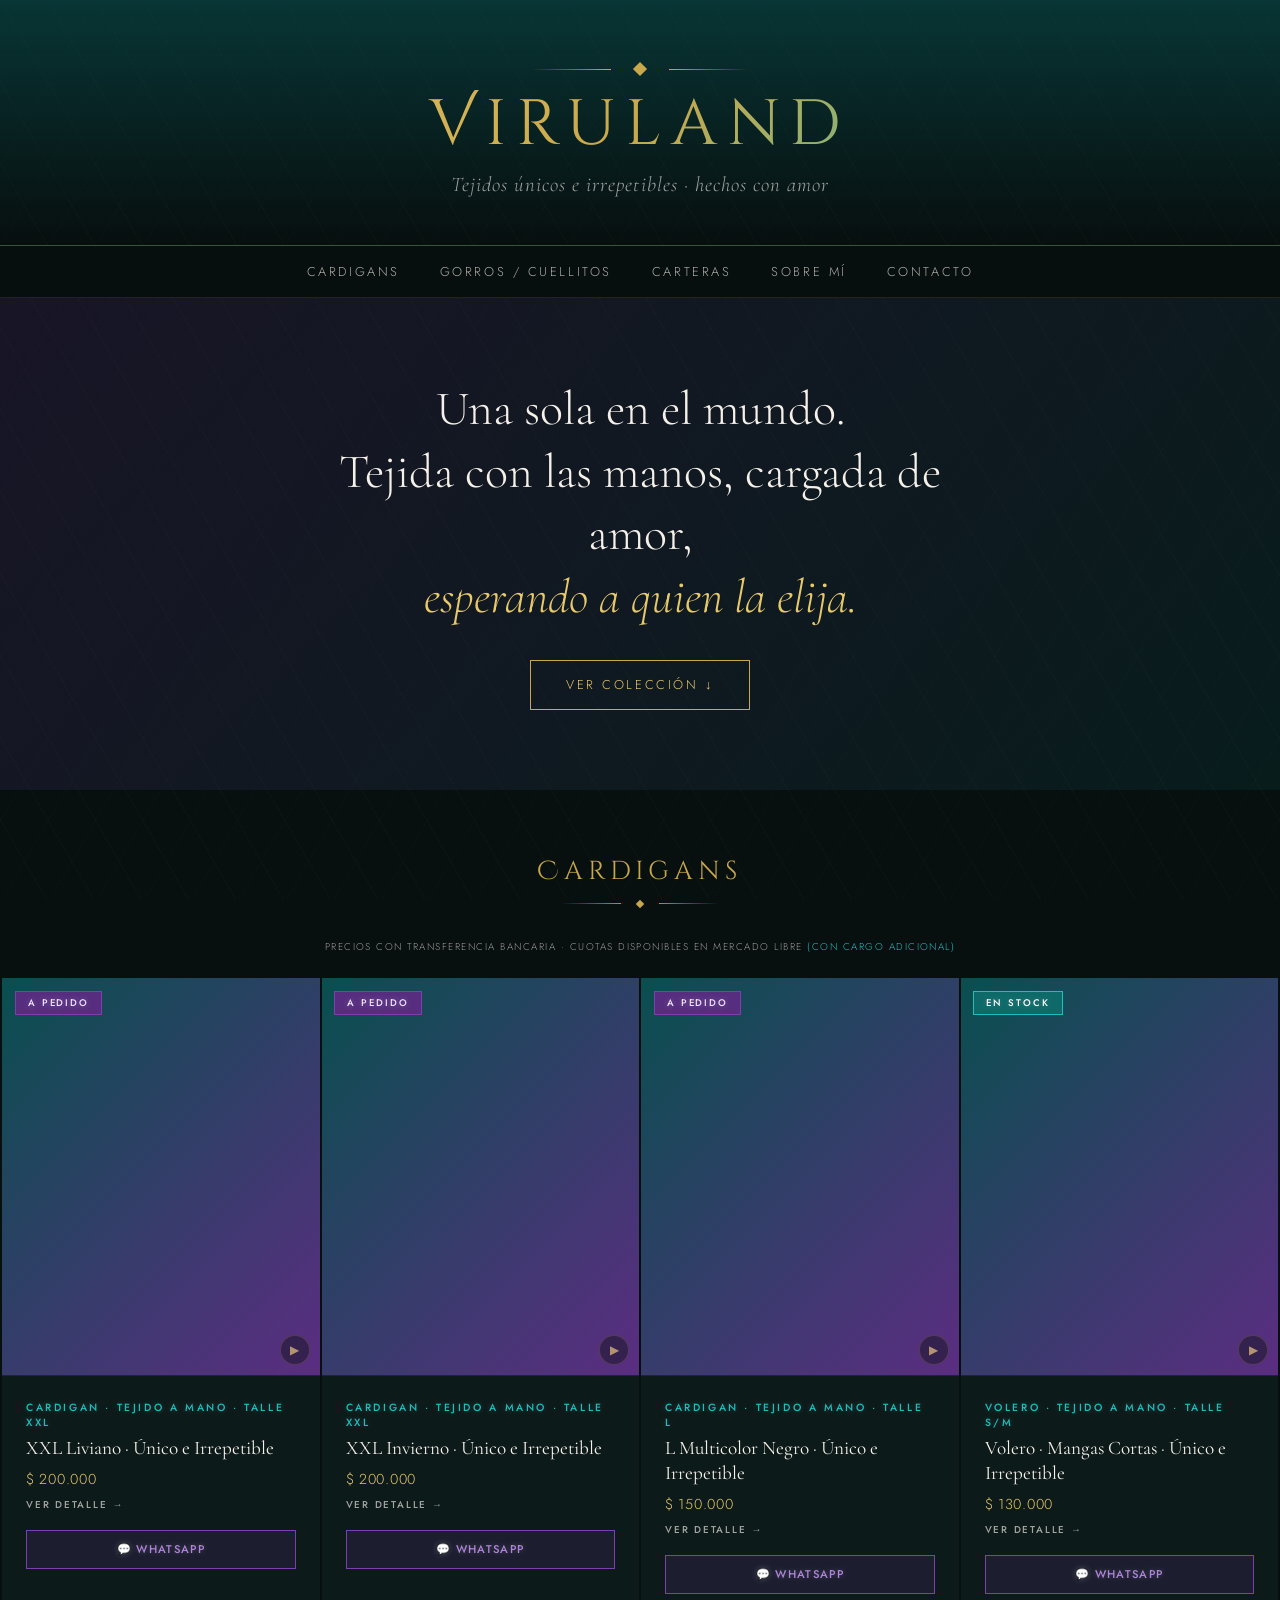
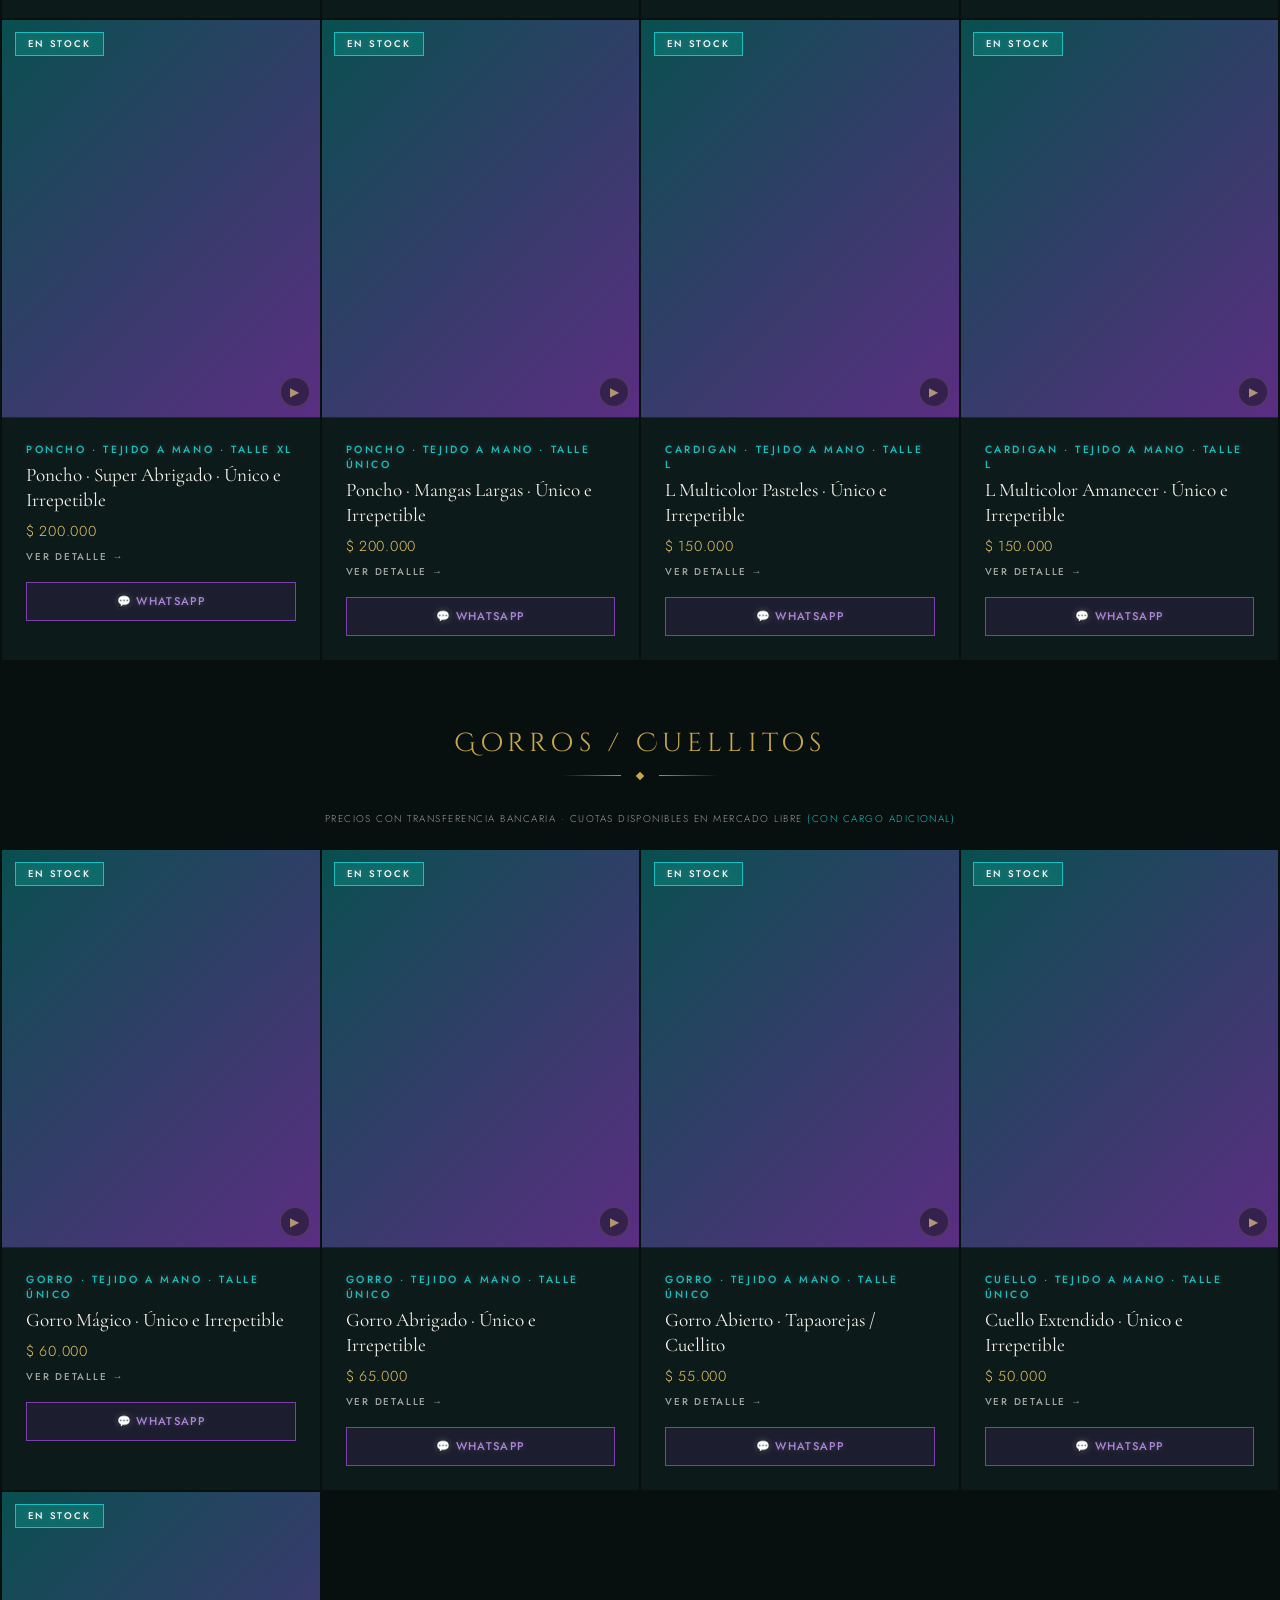
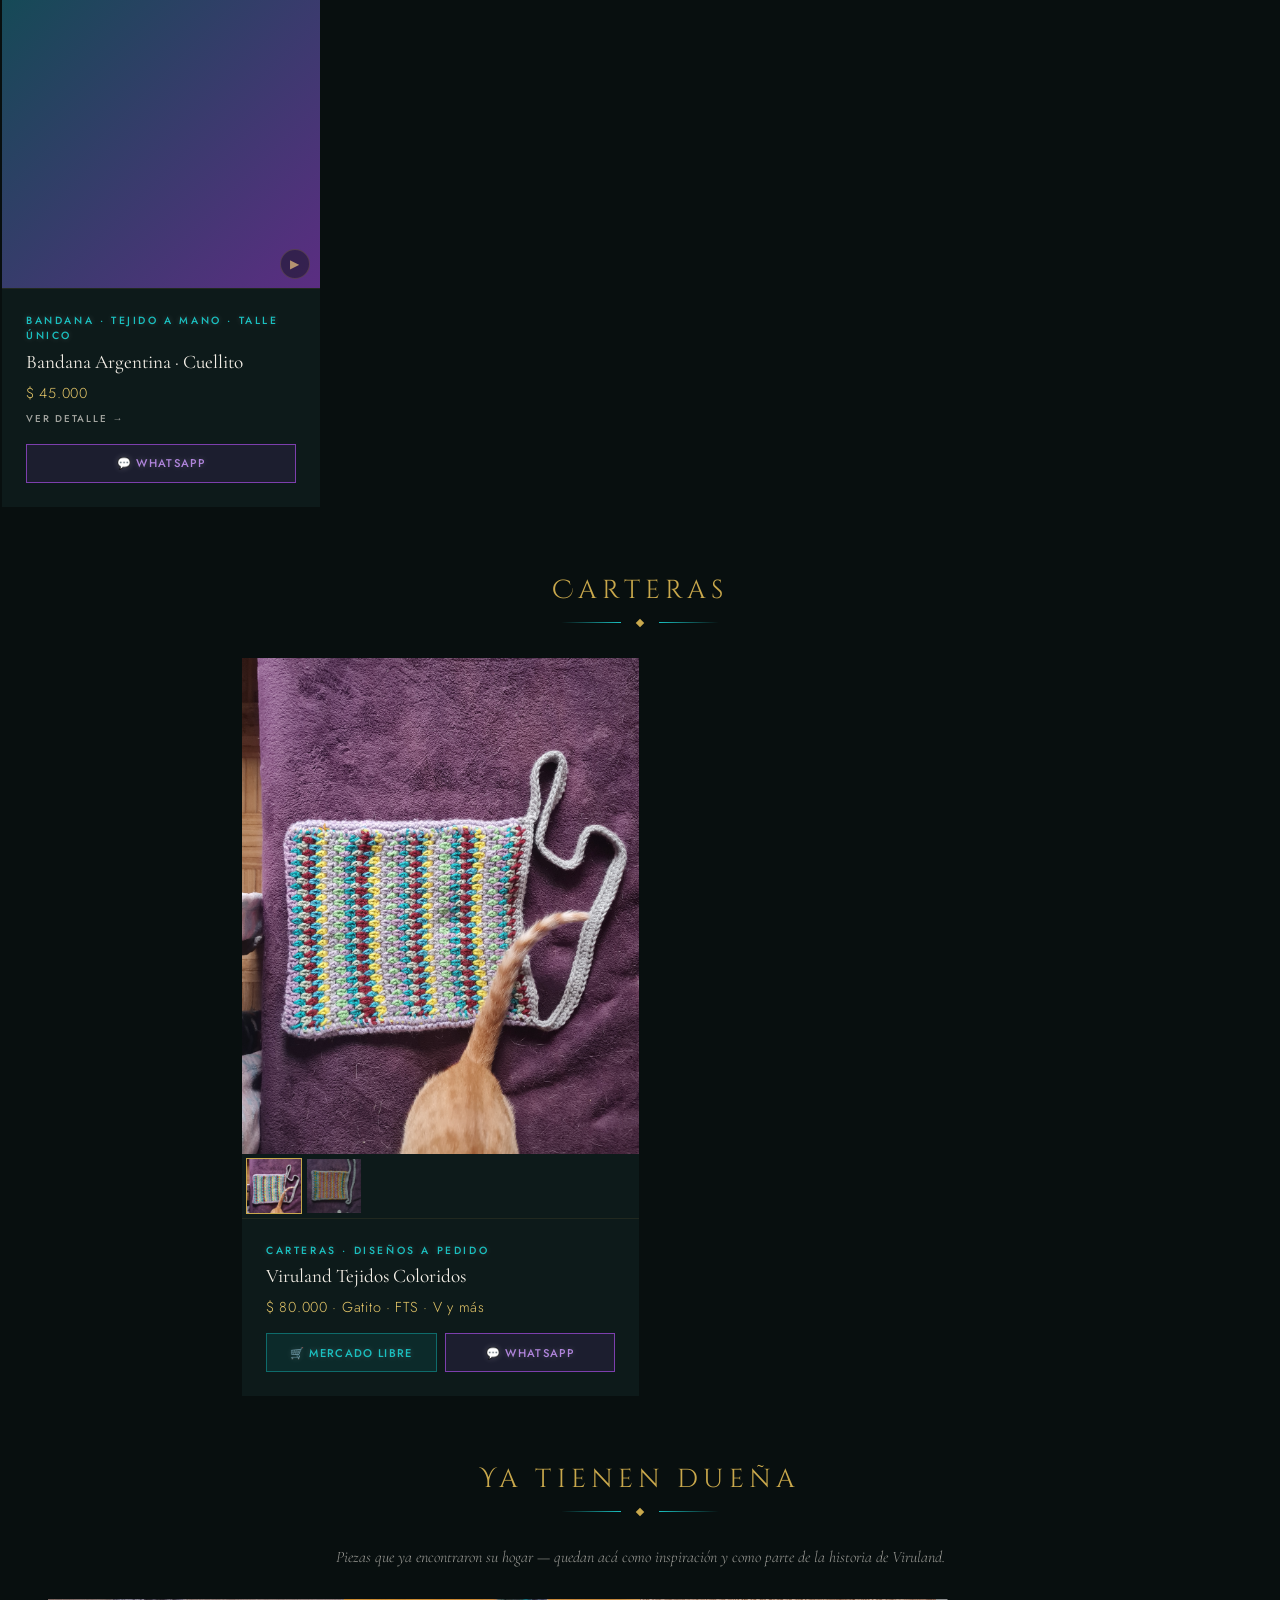
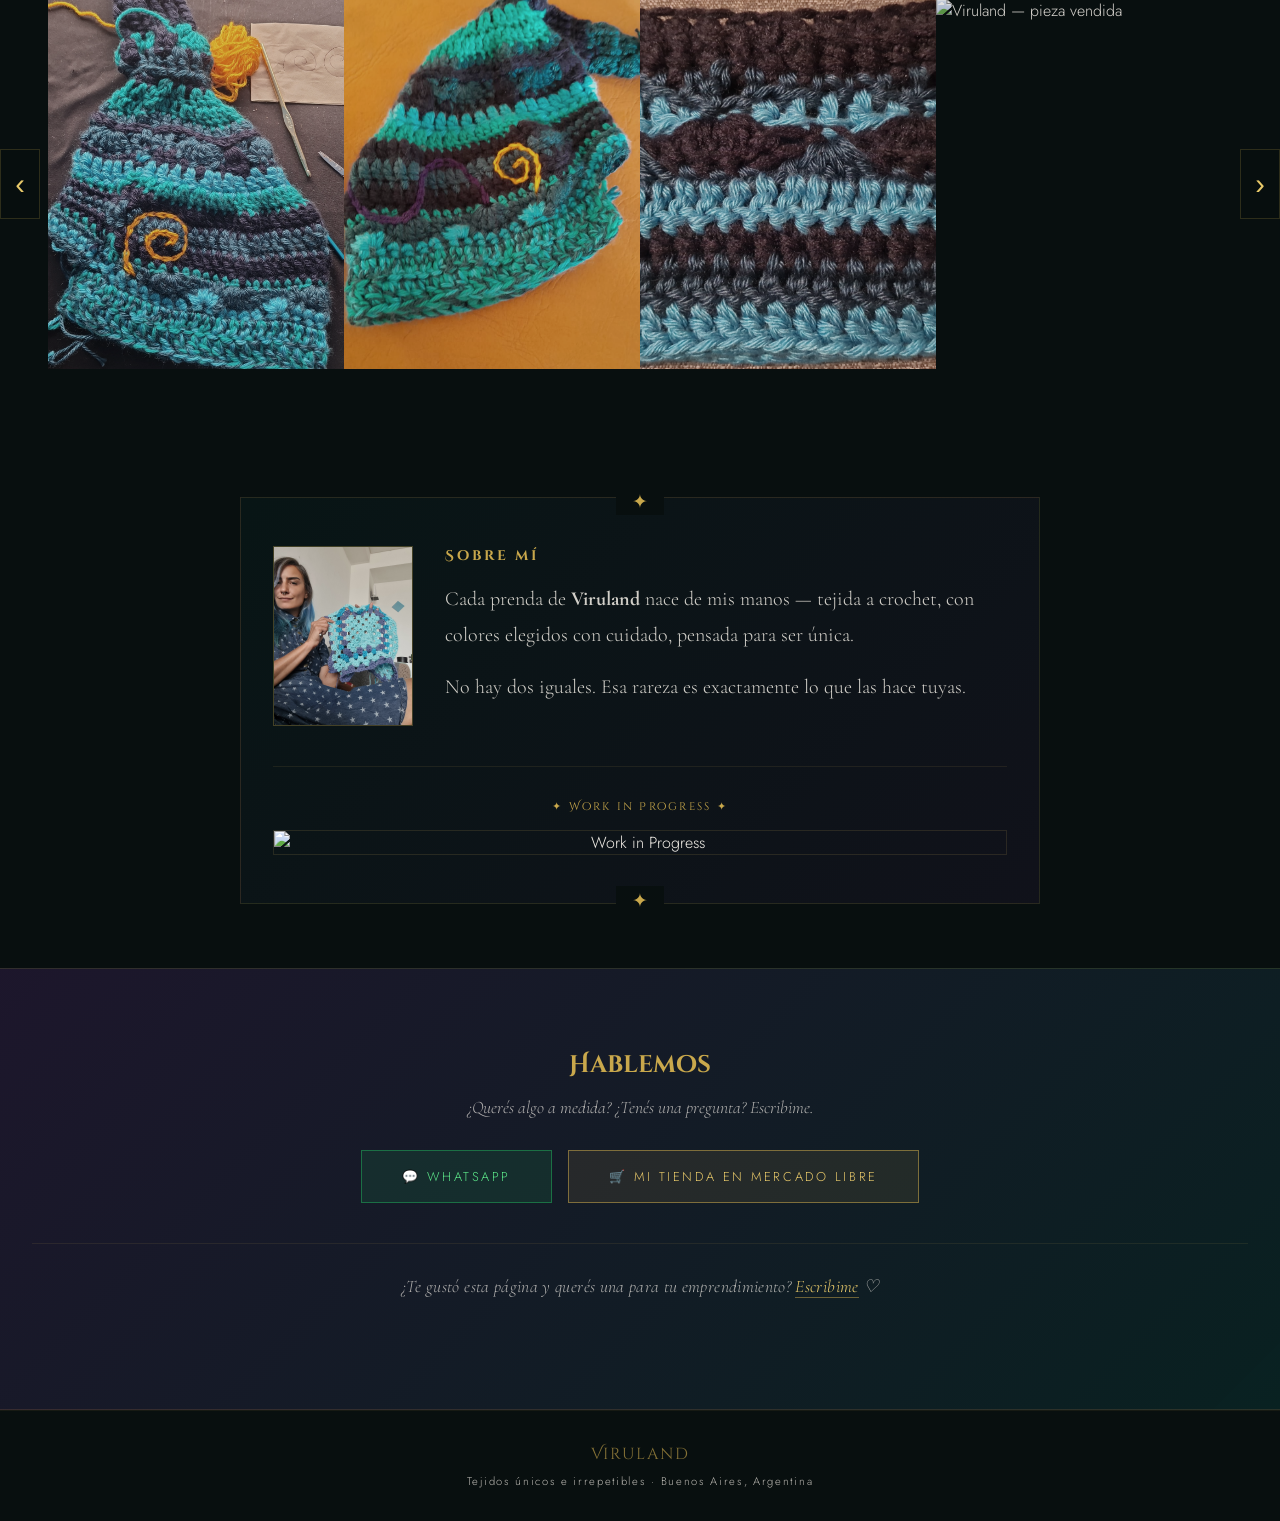
==== commit 3c2ad006: "Add Gorros/Cuellitos category with 5 products and poncho video" ====
--- a/index.html
+++ b/index.html
@@ -29,6 +29,7 @@
   <!-- NAV -->
   <nav>
     <a href="#cardigans">Cardigans</a>
+    <a href="#gorros">Gorros / Cuellitos</a>
     <a href="#carteras">Carteras</a>
     <a href="#nosotras">Sobre mí</a>
     <a href="#contacto">Contacto</a>
@@ -158,7 +159,10 @@
     <div class="product-card">
       <a href="poncho-mangas-largas.html" class="product-img-wrap">
         <span class="stock-tag tag-stock">En stock</span>
-        <img src="fotos/VideoCapture_20260504-224757.jpg" alt="Poncho Mangas Largas Viruland"/>
+        <video muted loop playsinline preload="metadata">
+          <source src="fotos/ponchomangaslargas.mp4" type="video/mp4">
+        </video>
+        <button class="video-toggle-btn" aria-label="Reproducir video" onclick="toggleVideo(event,this)">▶</button>
       </a>
       <div class="product-info">
         <div class="product-category">Poncho · Tejido a mano · Talle Único</div>
@@ -207,6 +211,122 @@
         <a href="cardigan-l-amanecer.html" class="card-detail-link">Ver detalle →</a>
         <div class="product-actions">
           <a href="https://wa.me/5491172391267?text=Hola!%20Vi%20el%20Cardigan%20L%20Multicolor%20Amanecer%20en%20viruland.com.ar%20y%20me%20interesa%20%F0%9F%A7%B6" target="_blank" class="btn btn-wa">💬 WhatsApp</a>
+        </div>
+      </div>
+    </div>
+
+  </div>
+
+  <!-- GORROS / CUELLITOS -->
+  <div class="section-title" id="gorros">
+    <h2>Gorros / Cuellitos</h2>
+    <div class="deco-row">
+      <span></span>
+      <div class="deco-diamond" style="width:6px;height:6px;background:var(--gold);transform:rotate(45deg)"></div>
+      <span></span>
+    </div>
+  </div>
+
+  <p class="pricing-note">Precios con transferencia bancaria · Cuotas disponibles en Mercado Libre <span>(con cargo adicional)</span></p>
+
+  <div class="products">
+
+    <!-- Gorro Mágico -->
+    <div class="product-card">
+      <a href="gorro-magico.html" class="product-img-wrap">
+        <span class="stock-tag tag-stock">En stock</span>
+        <video muted loop playsinline preload="metadata">
+          <source src="fotos/gorros.mp4" type="video/mp4">
+        </video>
+        <button class="video-toggle-btn" aria-label="Reproducir video" onclick="toggleVideo(event,this)">▶</button>
+      </a>
+      <div class="product-info">
+        <div class="product-category">Gorro · Tejido a mano · Talle Único</div>
+        <a href="gorro-magico.html" class="product-name">Gorro Mágico · Único e Irrepetible</a>
+        <div class="product-price">$ 60.000</div>
+        <a href="gorro-magico.html" class="card-detail-link">Ver detalle →</a>
+        <div class="product-actions">
+          <a href="https://wa.me/5491172391267?text=Hola!%20Vi%20el%20Gorro%20M%C3%A1gico%20en%20viruland.com.ar%20y%20me%20interesa%20%F0%9F%A7%B6" target="_blank" class="btn btn-wa">💬 WhatsApp</a>
+        </div>
+      </div>
+    </div>
+
+    <!-- Gorro Abrigado -->
+    <div class="product-card">
+      <a href="gorro-abrigado.html" class="product-img-wrap">
+        <span class="stock-tag tag-stock">En stock</span>
+        <video muted loop playsinline preload="metadata">
+          <source src="fotos/gorros.mp4" type="video/mp4">
+        </video>
+        <button class="video-toggle-btn" aria-label="Reproducir video" onclick="toggleVideo(event,this)">▶</button>
+      </a>
+      <div class="product-info">
+        <div class="product-category">Gorro · Tejido a mano · Talle Único</div>
+        <a href="gorro-abrigado.html" class="product-name">Gorro Abrigado · Único e Irrepetible</a>
+        <div class="product-price">$ 65.000</div>
+        <a href="gorro-abrigado.html" class="card-detail-link">Ver detalle →</a>
+        <div class="product-actions">
+          <a href="https://wa.me/5491172391267?text=Hola!%20Vi%20el%20Gorro%20Abrigado%20en%20viruland.com.ar%20y%20me%20interesa%20%F0%9F%A7%B6" target="_blank" class="btn btn-wa">💬 WhatsApp</a>
+        </div>
+      </div>
+    </div>
+
+    <!-- Gorro Abierto -->
+    <div class="product-card">
+      <a href="gorro-abierto.html" class="product-img-wrap">
+        <span class="stock-tag tag-stock">En stock</span>
+        <video muted loop playsinline preload="metadata">
+          <source src="fotos/gorros.mp4" type="video/mp4">
+        </video>
+        <button class="video-toggle-btn" aria-label="Reproducir video" onclick="toggleVideo(event,this)">▶</button>
+      </a>
+      <div class="product-info">
+        <div class="product-category">Gorro · Tejido a mano · Talle Único</div>
+        <a href="gorro-abierto.html" class="product-name">Gorro Abierto · Tapaorejas / Cuellito</a>
+        <div class="product-price">$ 55.000</div>
+        <a href="gorro-abierto.html" class="card-detail-link">Ver detalle →</a>
+        <div class="product-actions">
+          <a href="https://wa.me/5491172391267?text=Hola!%20Vi%20el%20Gorro%20Abierto%20en%20viruland.com.ar%20y%20me%20interesa%20%F0%9F%A7%B6" target="_blank" class="btn btn-wa">💬 WhatsApp</a>
+        </div>
+      </div>
+    </div>
+
+    <!-- Cuello Extendido -->
+    <div class="product-card">
+      <a href="cuello-extendido.html" class="product-img-wrap">
+        <span class="stock-tag tag-stock">En stock</span>
+        <video muted loop playsinline preload="metadata">
+          <source src="fotos/cuelloextendido.mp4" type="video/mp4">
+        </video>
+        <button class="video-toggle-btn" aria-label="Reproducir video" onclick="toggleVideo(event,this)">▶</button>
+      </a>
+      <div class="product-info">
+        <div class="product-category">Cuello · Tejido a mano · Talle Único</div>
+        <a href="cuello-extendido.html" class="product-name">Cuello Extendido · Único e Irrepetible</a>
+        <div class="product-price">$ 50.000</div>
+        <a href="cuello-extendido.html" class="card-detail-link">Ver detalle →</a>
+        <div class="product-actions">
+          <a href="https://wa.me/5491172391267?text=Hola!%20Vi%20el%20Cuello%20Extendido%20en%20viruland.com.ar%20y%20me%20interesa%20%F0%9F%A7%B6" target="_blank" class="btn btn-wa">💬 WhatsApp</a>
+        </div>
+      </div>
+    </div>
+
+    <!-- Bandana Argentina -->
+    <div class="product-card">
+      <a href="bandana-argentina.html" class="product-img-wrap">
+        <span class="stock-tag tag-stock">En stock</span>
+        <video muted loop playsinline preload="metadata">
+          <source src="fotos/gorros.mp4" type="video/mp4">
+        </video>
+        <button class="video-toggle-btn" aria-label="Reproducir video" onclick="toggleVideo(event,this)">▶</button>
+      </a>
+      <div class="product-info">
+        <div class="product-category">Bandana · Tejido a mano · Talle Único</div>
+        <a href="bandana-argentina.html" class="product-name">Bandana Argentina · Cuellito</a>
+        <div class="product-price">$ 45.000</div>
+        <a href="bandana-argentina.html" class="card-detail-link">Ver detalle →</a>
+        <div class="product-actions">
+          <a href="https://wa.me/5491172391267?text=Hola!%20Vi%20la%20Bandana%20Argentina%20en%20viruland.com.ar%20y%20me%20interesa%20%F0%9F%A7%B6" target="_blank" class="btn btn-wa">💬 WhatsApp</a>
         </div>
       </div>
     </div>
